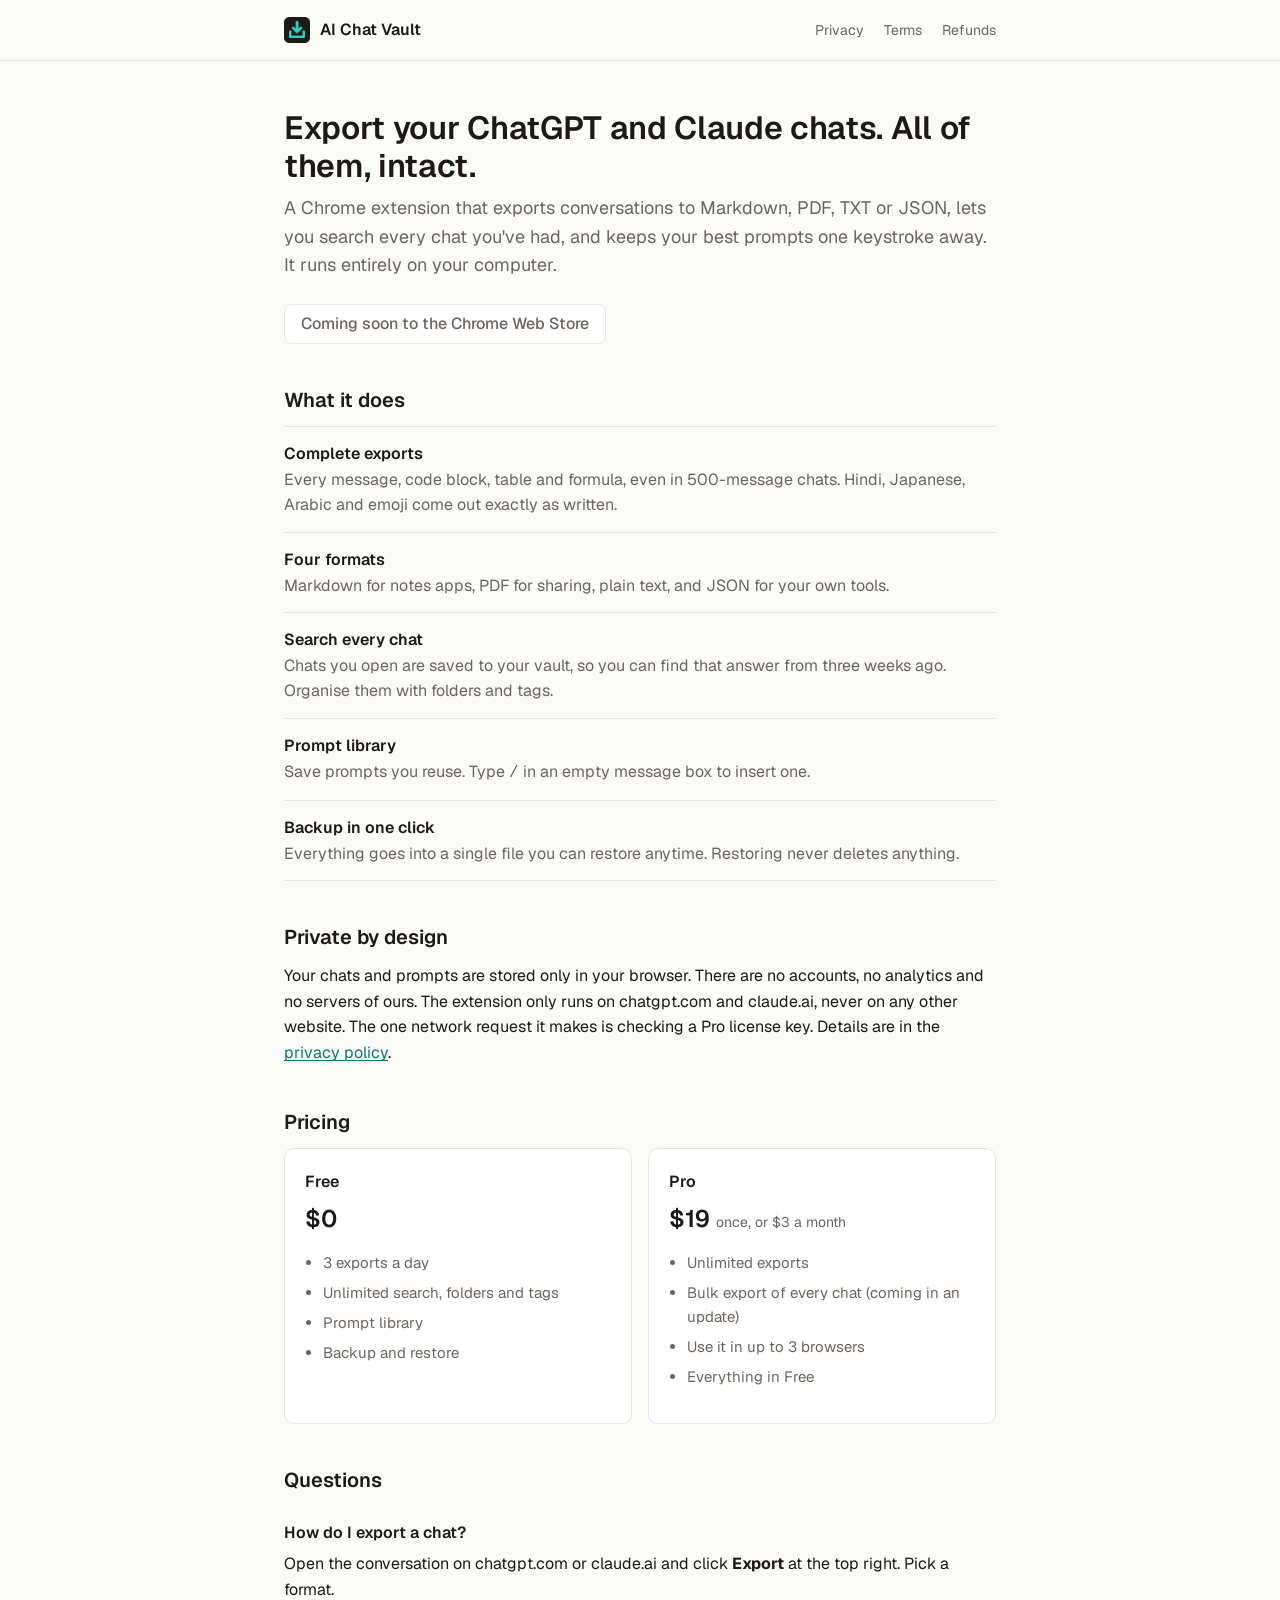
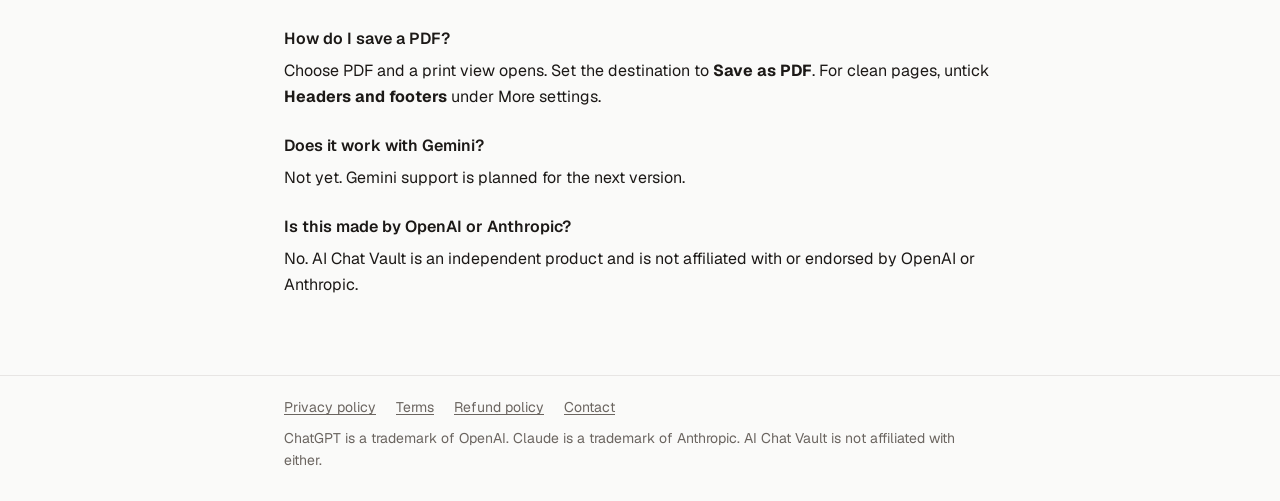
==== ai-chat-vault/index.html @ abeffe9f "AI Chat Vault website Co-Authored-By: Claude Opus 5.5 <noreply@anthropic.com>" ====
<!doctype html>
<html lang="en">
  <head>
    <meta charset="utf-8" />
    <meta name="viewport" content="width=device-width, initial-scale=1" />
    <title>AI Chat Vault: export ChatGPT and Claude chats</title>
    <meta
      name="description"
      content="Export ChatGPT and Claude chats to Markdown, PDF, TXT or JSON, complete and unbroken. Search every chat and keep a prompt library. Everything stays on your computer."
    />
    <link rel="icon" href="assets/favicon.png" />
    <link rel="stylesheet" href="assets/style.css" />
  </head>
  <body>
    <header class="site-head">
      <div class="wrap">
        <a class="brand" href="./"><img src="assets/icon.png" alt="" />AI Chat Vault</a>
        <nav>
          <a href="privacy.html">Privacy</a>
          <a href="terms.html">Terms</a>
          <a href="refunds.html">Refunds</a>
        </nav>
      </div>
    </header>

    <main class="wrap">
      <h1>Export your ChatGPT and Claude chats. All of them, intact.</h1>
      <p class="lead">
        A Chrome extension that exports conversations to Markdown, PDF, TXT or JSON, lets you search every chat you've had,
        and keeps your best prompts one keystroke away. It runs entirely on your computer.
      </p>
      <div class="actions">
        <a class="button" aria-disabled="true">Coming soon to the Chrome Web Store</a>
      </div>

      <h2>What it does</h2>
      <ul class="features">
        <li>
          <strong>Complete exports</strong>
          <span>Every message, code block, table and formula, even in 500-message chats. Hindi, Japanese, Arabic and emoji come out exactly as written.</span>
        </li>
        <li>
          <strong>Four formats</strong>
          <span>Markdown for notes apps, PDF for sharing, plain text, and JSON for your own tools.</span>
        </li>
        <li>
          <strong>Search every chat</strong>
          <span>Chats you open are saved to your vault, so you can find that answer from three weeks ago. Organise them with folders and tags.</span>
        </li>
        <li>
          <strong>Prompt library</strong>
          <span>Save prompts you reuse. Type <code>/</code> in an empty message box to insert one.</span>
        </li>
        <li>
          <strong>Backup in one click</strong>
          <span>Everything goes into a single file you can restore anytime. Restoring never deletes anything.</span>
        </li>
      </ul>

      <h2>Private by design</h2>
      <p>
        Your chats and prompts are stored only in your browser. There are no accounts, no analytics and no servers of ours.
        The extension only runs on chatgpt.com and claude.ai, never on any other website. The one network request it
        makes is checking a Pro license key. Details are in the <a href="privacy.html">privacy policy</a>.
      </p>

      <h2>Pricing</h2>
      <div class="plans">
        <section class="plan">
          <h3>Free</h3>
          <p class="price">$0</p>
          <ul>
            <li>3 exports a day</li>
            <li>Unlimited search, folders and tags</li>
            <li>Prompt library</li>
            <li>Backup and restore</li>
          </ul>
        </section>
        <section class="plan">
          <h3>Pro</h3>
          <p class="price">$19 <small>once, or $3 a month</small></p>
          <ul>
            <li>Unlimited exports</li>
            <li>Bulk export of every chat (coming in an update)</li>
            <li>Use it in up to 3 browsers</li>
            <li>Everything in Free</li>
          </ul>
        </section>
      </div>

      <h2>Questions</h2>
      <h3>How do I export a chat?</h3>
      <p>Open the conversation on chatgpt.com or claude.ai and click <strong>Export</strong> at the top right. Pick a format.</p>
      <h3>How do I save a PDF?</h3>
      <p>
        Choose PDF and a print view opens. Set the destination to <strong>Save as PDF</strong>. For clean pages, untick
        <strong>Headers and footers</strong> under More settings.
      </p>
      <h3>Does it work with Gemini?</h3>
      <p>Not yet. Gemini support is planned for the next version.</p>
      <h3>Is this made by OpenAI or Anthropic?</h3>
      <p>No. AI Chat Vault is an independent product and is not affiliated with or endorsed by OpenAI or Anthropic.</p>
    </main>

    <footer class="site-foot">
      <div class="wrap">
        <a href="privacy.html">Privacy policy</a>
        <a href="terms.html">Terms</a>
        <a href="refunds.html">Refund policy</a>
        <a href="mailto:manhar05anand@gmail.com">Contact</a>
        <p>ChatGPT is a trademark of OpenAI. Claude is a trademark of Anthropic. AI Chat Vault is not affiliated with either.</p>
      </div>
    </footer>
  </body>
</html>
---- ai-chat-vault/assets/style.css ----
@font-face {
  font-family: 'Geist';
  src: url('geist.woff2') format('woff2');
  font-weight: 100 900;
  font-display: swap;
}

:root {
  --bg: #fafaf9;
  --surface: #ffffff;
  --border: #e7e5e4;
  --text: #1c1917;
  --muted: #6b6560;
  --accent: #0f766e;
  --accent-hover: #115e59;
  --accent-fg: #ffffff;
  --subtle: #f5f5f4;
  color-scheme: light;
}

@media (prefers-color-scheme: dark) {
  :root {
    --bg: #18181b;
    --surface: #1f1f23;
    --border: #2e2e33;
    --text: #f4f4f5;
    --muted: #a1a1aa;
    --accent: #2dd4bf;
    --accent-hover: #5eead4;
    --accent-fg: #0b1513;
    --subtle: #232327;
    color-scheme: dark;
  }
}

* {
  box-sizing: border-box;
}

html {
  background: var(--bg);
}

body {
  margin: 0;
  color: var(--text);
  font-family: 'Geist', 'Noto Sans', system-ui, sans-serif;
  font-size: 16px;
  line-height: 1.6;
  -webkit-font-smoothing: antialiased;
}

a {
  color: var(--accent);
  text-underline-offset: 2px;
}

.wrap {
  max-width: 760px;
  margin: 0 auto;
  padding: 0 24px;
}

/* Header */

.site-head {
  border-bottom: 1px solid var(--border);
}

.site-head .wrap {
  display: flex;
  align-items: center;
  gap: 24px;
  height: 60px;
}

.brand {
  display: flex;
  align-items: center;
  gap: 10px;
  margin-right: auto;
  color: var(--text);
  font-weight: 600;
  text-decoration: none;
}

.brand img {
  width: 26px;
  height: 26px;
}

.site-head nav {
  display: flex;
  gap: 20px;
  font-size: 14px;
}

.site-head nav a {
  color: var(--muted);
  text-decoration: none;
}

.site-head nav a:hover,
.site-head nav a[aria-current='page'] {
  color: var(--text);
}

/* Content */

main.wrap {
  padding-top: 48px;
  padding-bottom: 64px;
}

h1 {
  margin: 0 0 8px;
  font-size: 32px;
  line-height: 1.2;
  font-weight: 600;
  letter-spacing: -0.01em;
}

h2 {
  margin: 40px 0 10px;
  font-size: 20px;
  font-weight: 600;
}

h3 {
  margin: 24px 0 6px;
  font-size: 16px;
  font-weight: 600;
}

p,
ul,
ol {
  margin: 0 0 14px;
}

li + li {
  margin-top: 6px;
}

.lead {
  color: var(--muted);
  font-size: 18px;
}

.meta {
  color: var(--muted);
  font-size: 14px;
}

.button {
  display: inline-flex;
  align-items: center;
  height: 40px;
  padding: 0 16px;
  border: 1px solid transparent;
  border-radius: 8px;
  background: var(--accent);
  color: var(--accent-fg);
  font-weight: 500;
  text-decoration: none;
  transition: background-color 150ms ease;
}

.button:hover {
  background: var(--accent-hover);
}

.button[aria-disabled='true'] {
  border-color: var(--border);
  background: var(--surface);
  color: var(--muted);
  pointer-events: none;
}

.actions {
  display: flex;
  flex-wrap: wrap;
  align-items: center;
  gap: 12px;
  margin-top: 24px;
}

/* Feature list and plans */

.features {
  margin: 0;
  padding: 0;
  list-style: none;
  border-top: 1px solid var(--border);
}

.features li {
  margin: 0;
  padding: 14px 0;
  border-bottom: 1px solid var(--border);
}

.features strong {
  display: block;
  font-weight: 600;
}

.features span {
  color: var(--muted);
}

.plans {
  display: grid;
  grid-template-columns: repeat(auto-fit, minmax(220px, 1fr));
  gap: 16px;
}

.plan {
  padding: 20px;
  border: 1px solid var(--border);
  border-radius: 10px;
  background: var(--surface);
}

.plan h3 {
  margin-top: 0;
}

.price {
  margin: 0 0 12px;
  font-size: 24px;
  font-weight: 600;
}

.price small {
  color: var(--muted);
  font-size: 14px;
  font-weight: 400;
}

.plan ul {
  padding-left: 18px;
  color: var(--muted);
  font-size: 15px;
}

/* License key box (thank-you page) */

.key {
  display: flex;
  gap: 8px;
  margin: 8px 0 20px;
}

.key code {
  flex: 1;
  min-width: 0;
  padding: 10px 12px;
  border: 1px solid var(--border);
  border-radius: 8px;
  background: var(--subtle);
  font-family: ui-monospace, monospace;
  font-size: 15px;
  overflow-wrap: anywhere;
}

.key button {
  height: auto;
  padding: 0 14px;
  border: 1px solid var(--border);
  border-radius: 8px;
  background: var(--surface);
  color: var(--text);
  font: inherit;
  font-size: 14px;
  cursor: pointer;
}

.key button:hover {
  background: var(--subtle);
}

/* Footer */

.site-foot {
  border-top: 1px solid var(--border);
  color: var(--muted);
  font-size: 14px;
}

.site-foot .wrap {
  display: flex;
  flex-wrap: wrap;
  gap: 8px 20px;
  padding-top: 20px;
  padding-bottom: 32px;
}

.site-foot a {
  color: var(--muted);
}

.site-foot p {
  flex-basis: 100%;
  margin: 0;
}

:focus-visible {
  outline: 2px solid var(--accent);
  outline-offset: 2px;
}

@media (max-width: 560px) {
  .site-head nav {
    gap: 14px;
  }

  h1 {
    font-size: 26px;
  }
}
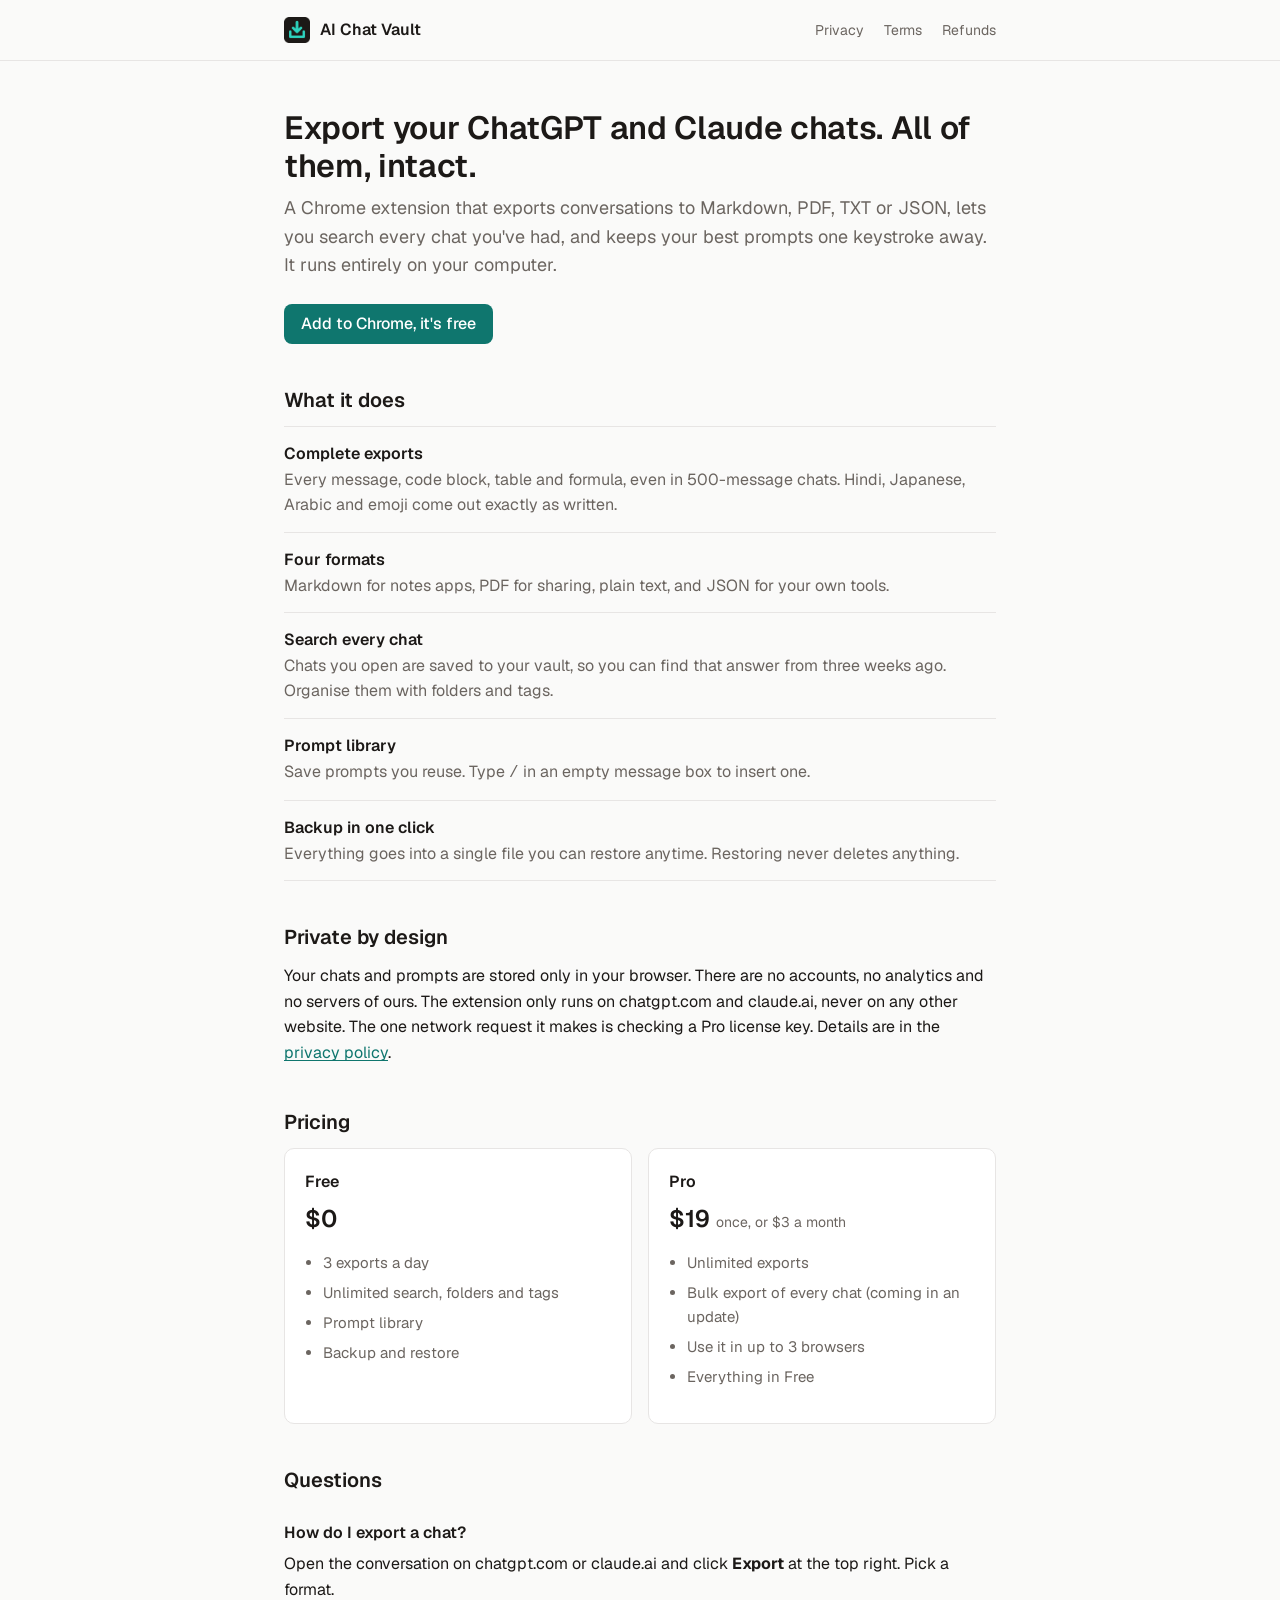
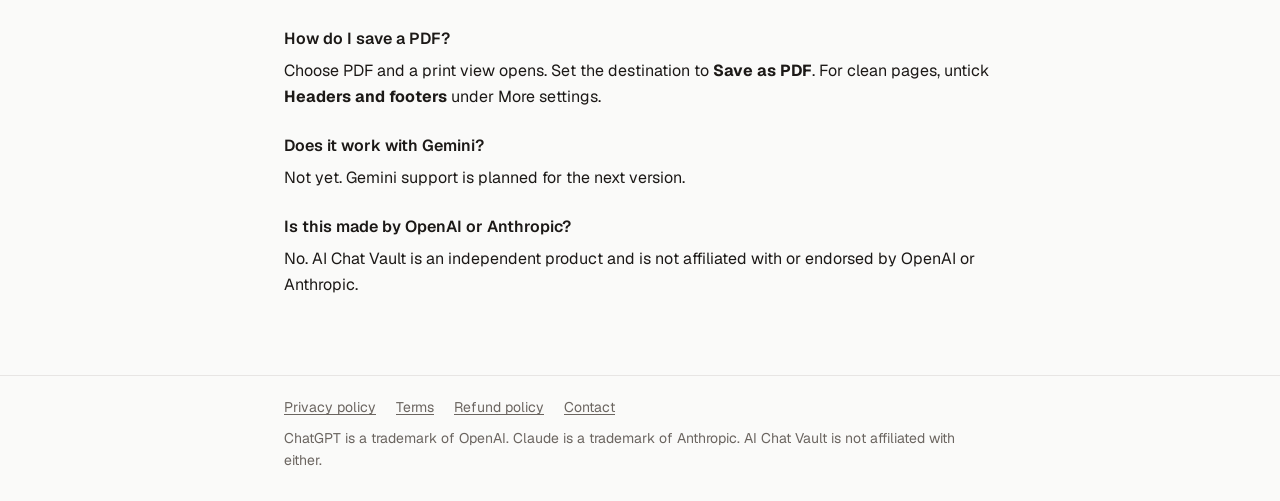
==== commit 71e64a9c: "AI Chat Vault: link Add to Chrome to the live store listing Co-Authored-By: Claude Opus 5.5 <noreply" ====
--- a/ai-chat-vault/index.html
+++ b/ai-chat-vault/index.html
@@ -30,7 +30,7 @@
         and keeps your best prompts one keystroke away. It runs entirely on your computer.
       </p>
       <div class="actions">
-        <a class="button" aria-disabled="true">Coming soon to the Chrome Web Store</a>
+        <a class="button" href="https://chromewebstore.google.com/detail/mkbmkdjbajogfkhjmflkcaokahfikkgc">Add to Chrome, it's free</a>
       </div>
 
       <h2>What it does</h2>
@@ -64,7 +64,7 @@
         makes is checking a Pro license key. Details are in the <a href="privacy.html">privacy policy</a>.
       </p>
 
-      <h2>Pricing</h2>
+      <h2 id="pricing">Pricing</h2>
       <div class="plans">
         <section class="plan">
           <h3>Free</h3>
